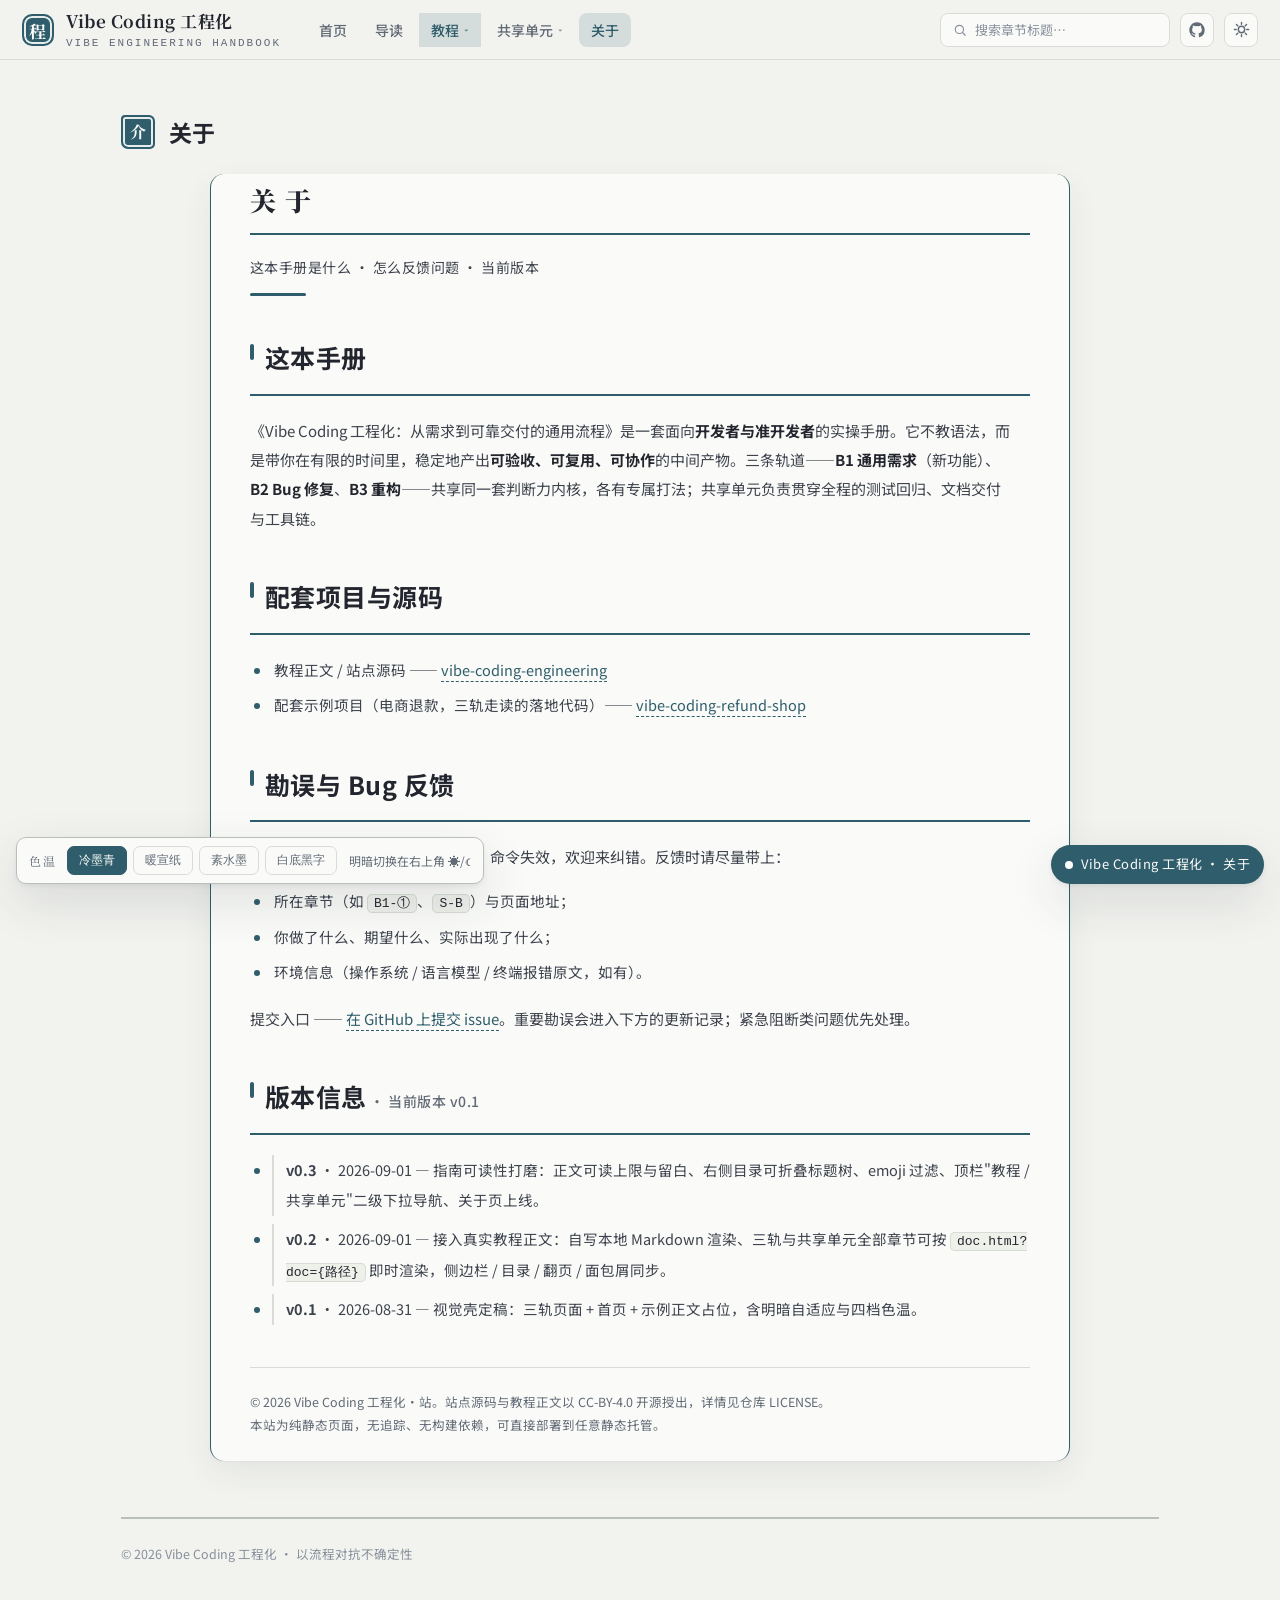
==== about.html @ 780ded92 "发布 v0.1：Vibe Coding 工程化手册站点；纯静态，含首页/三轨教程/共享单元/关于/404；移除旧设计稿与未引用切片图" ====
<!DOCTYPE html>
<html lang="zh-CN" data-theme="light" data-temp="cool"><head>
<meta charset="UTF-8">
<meta name="viewport" content="width=device-width, initial-scale=1.0">
<title>关于 — Vibe Coding 工程化</title>
<link rel="preconnect" href="https://fonts.googleapis.com">
<link rel="preconnect" href="https://fonts.gstatic.com" crossorigin="">
<link href="https://fonts.googleapis.com/css2?family=Noto+Serif+SC:wght@500;600;700;900&family=Noto+Sans+SC:wght@400;500;700&display=swap" rel="stylesheet">
<link rel="stylesheet" href="assets/style.css">
</head>
<body class="about-page">
<header class="topnav">
  <a class="brand" href="index.html">
    <span class="seal">程</span>
    <span>Vibe Coding 工程化<small>VIBE ENGINEERING HANDBOOK</small></span>
  </a>
  <nav class="nav-links">
    <a href="index.html">首页</a>
    <a href="doc.html?doc=00-导读/README.md">导读</a>
    <div class="nav-dd">
      <button class="nav-dd-btn active" aria-haspopup="true" aria-expanded="false">教程 <span class="nav-caret">▾</span></button>
      <div class="nav-dd-menu">
        <a href="doc.html?doc=30-B1通用需求轨道/B1①-需求澄清与分析.md">B1 · 通用需求轨道</a>
        <a href="doc.html?doc=40-B2Bug修复轨道/B2①-复现与界定Bug.md">B2 · Bug 修复轨道</a>
        <a href="doc.html?doc=50-B3重构轨道/B3①-建立行为基线.md">B3 · 重构轨道</a>
      </div>
    </div>
    <div class="nav-dd">
      <button class="nav-dd-btn" aria-haspopup="true" aria-expanded="false">共享单元 <span class="nav-caret">▾</span></button>
      <div class="nav-dd-menu">
        <a href="doc.html?doc=10-共享单元/S0-为什么需要流程.md">S0 · 为什么需要流程</a>
        <a href="doc.html?doc=10-共享单元/S-A-现状探索.md">S-A · 现状探索</a>
        <a href="doc.html?doc=10-共享单元/S-B-测试与回归.md">S-B · 测试与回归</a>
        <a href="doc.html?doc=10-共享单元/S-C-文档同步与交付.md">S-C · 文档同步与交付</a>
        <a href="doc.html?doc=10-共享单元/S-D-流程自动化与工具链.md">S-D · 流程自动化与工具链</a>
        <a href="doc.html?doc=10-共享单元/S-对话-与AI高效多轮对话.md">S-E · 与 AI 高效多轮对话</a>
      </div>
    </div>
    <a href="about.html" class="active">关于</a>
  </nav>
  <div class="nav-actions">
    <div class="search">
      <svg width="14" height="14" viewBox="0 0 24 24" fill="none" stroke="currentColor" stroke-width="2" stroke-linecap="round"><circle cx="11" cy="11" r="7"></circle><path d="m21 21-4.3-4.3"></path></svg>
      <input id="search-input" placeholder="搜索章节标题…">
    </div>
    <button class="icon-btn" title="GitHub" aria-label="GitHub">
      <svg width="16" height="16" viewBox="0 0 24 24" fill="currentColor"><path d="M12 .5C5.65.5.5 5.65.5 12c0 5.08 3.29 9.39 7.86 10.91.58.11.79-.25.79-.56v-2.17c-3.2.7-3.87-1.36-3.87-1.36-.52-1.33-1.28-1.68-1.28-1.68-1.04-.71.08-.7.08-.7 1.15.08 1.76 1.18 1.76 1.18 1.03 1.76 2.7 1.25 3.35.96.1-.75.4-1.25.72-1.54-2.55-.29-5.24-1.28-5.24-5.68 0-1.26.45-2.28 1.18-3.09-.12-.29-.51-1.46.11-3.05 0 0 .96-.31 3.15 1.18a10.9 10.9 0 0 1 5.74 0c2.19-1.49 3.15-1.18 3.15-1.18.62 1.59.23 2.76.11 3.05.73.81 1.18 1.83 1.18 3.09 0 4.41-2.69 5.38-5.25 5.66.41.36.78 1.06.78 2.14v3.17c0 .31.21.68.8.56A11.52 11.52 0 0 0 23.5 12C23.5 5.65 18.35.5 12 .5Z"></path></svg>
    </button>
    <button class="icon-btn theme-toggle" title="切换明暗" aria-label="切换明暗">
      <svg class="icon-sun" width="17" height="17" viewBox="0 0 24 24" fill="none" stroke="currentColor" stroke-width="2" stroke-linecap="round"><circle cx="12" cy="12" r="4.5"></circle><path d="M12 2v2.5M12 19.5V22M2 12h2.5M19.5 12H22M4.9 4.9l1.8 1.8M17.3 17.3l1.8 1.8M4.9 19.1l1.8-1.8M17.3 6.7l1.8-1.8"></path></svg>
      <svg class="icon-moon" width="17" height="17" viewBox="0 0 24 24" fill="none" stroke="currentColor" stroke-width="2" stroke-linecap="round" stroke-linejoin="round"><path d="M21 12.8A9 9 0 1 1 11.2 3a7 7 0 0 0 9.8 9.8Z"></path></svg>
    </button>
  </div>
</header>

<div class="layout">
  <!-- ===== 主内容（关于页） ===== -->
  <main class="content">
    <div class="section-head"><span class="seal" id="crumb-seal">介</span><svg class="brush-mark" viewBox="0 0 40 14"><path d="M2,7 C12,3 24,11 38,6" stroke="currentColor" stroke-width="2.2" fill="none" stroke-linecap="round" opacity="0.55"></path></svg><h2 id="crumb-title">关于</h2><span class="stitch"></span></div>

    <section class="doc-demo">
      <div class="doc-wrap is-static" id="doc-body">
        <div class="about-inner">
          <h1 class="about-main">关 于</h1>
          <p class="about-sub">这本手册是什么 · 怎么反馈问题 · 当前版本</p>
          <div class="about-sep"></div>

          <div class="about-block">
            <h2 class="about-h">这本手册</h2>
            <p class="about-p">《Vibe Coding 工程化：从需求到可靠交付的通用流程》是一套面向<strong>开发者与准开发者</strong>的实操手册。它不教语法，而是带你在有限的时间里，稳定地产出<strong>可验收、可复用、可协作</strong>的中间产物。三条轨道——<strong>B1 通用需求</strong>（新功能）、<strong>B2 Bug 修复</strong>、<strong>B3 重构</strong>——共享同一套判断力内核，各有专属打法；共享单元负责贯穿全程的测试回归、文档交付与工具链。</p>
          </div>

          <div class="about-block" id="projects">
            <h2 class="about-h">配套项目与源码</h2>
            <ul class="about-list">
              <li>教程正文 / 站点源码 —— <a href="https://github.com/pchuan837-lab/vibe-coding-engineering" target="_blank" rel="noopener">vibe-coding-engineering</a></li>
              <li>配套示例项目（电商退款，三轨走读的落地代码）—— <a href="https://github.com/pchuan837-lab/vibe-coding-refund-shop" target="_blank" rel="noopener">vibe-coding-refund-shop</a></li>
            </ul>
          </div>

          <div class="about-block">
            <h2 class="about-h">勘误与 Bug 反馈</h2>
            <p class="about-p">如果你发现正文错误、步骤走不通、命令失效，欢迎来纠错。反馈时请尽量带上：</p>
            <ul class="about-list">
              <li>所在章节（如 <code>B1-①</code>、<code>S-B</code>）与页面地址；</li>
              <li>你做了什么、期望什么、实际出现了什么；</li>
              <li>环境信息（操作系统 / 语言模型 / 终端报错原文，如有）。</li>
            </ul>
            <p class="about-p">提交入口 —— <a href="https://github.com/pchuan837-lab/vibe-coding-engineering/issues" target="_blank" rel="noopener">在 GitHub 上提交 issue</a>。重要勘误会进入下方的更新记录；紧急阻断类问题优先处理。</p>
          </div>

          <div class="about-block">
            <h2 class="about-h">版本信息<span class="about-like"> · 当前版本 v0.1</span></h2>
            <ul class="about-list about-log">
              <li><b>v0.3</b> · 2026-09-01 — 指南可读性打磨：正文可读上限与留白、右侧目录可折叠标题树、emoji 过滤、顶栏"教程 / 共享单元"二级下拉导航、关于页上线。</li>
              <li><b>v0.2</b> · 2026-09-01 — 接入真实教程正文：自写本地 Markdown 渲染、三轨与共享单元全部章节可按 <code>doc.html?doc={路径}</code> 即时渲染，侧边栏 / 目录 / 翻页 / 面包屑同步。</li>
              <li><b>v0.1</b> · 2026-08-31 — 视觉壳定稿：三轨页面 + 首页 + 示例正文占位，含明暗自适应与四档色温。</li>
            </ul>
          </div>

          <div class="about-foot">
            <p>© 2026 Vibe Coding 工程化·站。站点源码与教程正文以 CC-BY-4.0 开源授出，详情见仓库 LICENSE。<br>本站为纯静态页面，无追踪、无构建依赖，可直接部署到任意静态托管。</p>
          </div>
        </div>
      </div>
    </section>

    <footer class="footer">
      <div>© 2026 Vibe Coding 工程化 · 以流程对抗不确定性</div>
    </footer>
  </main>
</div>

<!-- ===== 色温控制台 ===== -->
<div class="temp-ctl">
  <span class="ctl-label">色温</span>
  <button data-t="cool" class="active">冷墨青</button>
  <button data-t="warm">暖宣纸</button>
  <button data-t="ink">素水墨</button>
  <button data-t="plain">白底黑字</button>
  <span class="ctl-hint">明暗切换在右上角 ☀/☾</span>
</div>

<script src="assets/js/render-md.js"></script>
<script src="assets/js/data.js"></script>
<script src="assets/app.js"></script>
<script>
/* ===== 统一正文加载器 ===== */
(function () {
  'use strict';

  function $(s, c) { return (c || document).querySelector(s); }
  function qa(s, c) { return Array.prototype.slice.call((c || document).querySelectorAll(s)); }
  function esc(s) {
    return String(s == null ? '' : s)
      .replace(/&/g, '&amp;').replace(/</g, '&lt;').replace(/>/g, '&gt;')
      .replace(/"/g, '&quot;').replace(/'/g, '&#39;');
  }

  // 从 CATALOG 展平的条目里取 "数字徽标"
  function numOf(t) {
    var m = String(t).match(/^([0-9A-Za-z\u4e00-\u9fa5\u00B7①-]+)/);
    var code = m ? m[1].replace(/\u00B7+$/, '') : t.slice(0, 1);
    if (code.length > 4) code = code.slice(0, 2);
    return code;
  }

  // 生成左侧章节树
  function buildSidebar(activeFile) {
    var nav = $('#side-nav');
    if (!nav) return;
    var html = '';
    window.CATALOG.forEach(function (g) {
      var open = g.items.some(function (it) { return it.f === activeFile; });
      html += '<div class="side-group' + (open ? ' is-open' : '') + '">';
      html += '<div class="side-label">' + esc(g.title) + '</div>';
      g.items.forEach(function (it) {
        var on = it.f === activeFile;
        html += '<a class="side-link' + (on ? ' active' : '') + '" href="doc.html?doc=' +
          encodeURIComponent(it.f) + '" title="' + esc(window.fullTitle(it)) + '">' +
          '<span class="num">' + esc(it.n || numOf(it.t)) + '</span>' + esc(it.t) + '</a>';
      });
      html += '</div>';
    });
    nav.innerHTML = html;
  }

  // TOC：可折叠大纲（H2 一级，H3/H4 为子级），每个父标题一个折叠箭头，当前标题高亮
  function tocLev(tag) { return tag === 'H4' ? 2 : tag === 'H3' ? 1 : 0; }

  // 过滤标题里的图形 emoji / 变体选择符 / 零宽连接符（仅目录展示用，不动正文）
  function stripEmoji(s) {
    return String(s)
      .replace(/[\u{1F000}-\u{1FAFF}\u{1F900}-\u{1F9FF}\u{2600}-\u{27BF}\u{2B00}-\u{2BFF}\u{FE0F}\u{200D}]/gu, '')
      .replace(/\s+/g, ' ').trim();
  }

  function buildToc() {
    var box = $('#toc-links');
    if (!box) return;
    var heads = qa('#doc-body h2, #doc-body h3, #doc-body h4');
    if (!heads.length) { box.innerHTML = '<span class="toc-empty">（本章无小节）</span>'; return; }
    var entries = heads.map(function (h) {
      if (!h.id) h.id = 'sec-' + Math.random().toString(36).slice(2, 8);
      return { id: h.id, text: stripEmoji(h.textContent), level: tocLev(h.tagName) };
    });
    // 组装树：子条目挂在最近的上一层条目下
    var nodes = entries.map(function (d) { return { data: d, children: [] }; });
    var stack = [];
    nodes.forEach(function (n) {
      while (stack.length && stack[stack.length - 1].data.level >= n.data.level) stack.pop();
      if (stack.length) stack[stack.length - 1].children.push(n);
      stack.push(n);
    });
    function render(n) {
      var has = n.children && n.children.length;
      var car = has ? '<button class="toc-car" data-role="car">▸</button>' : '<span class="toc-car ghost"></span>';
      var sub = has ? '<div class="toc-sub">' + n.children.map(render).join('') + '</div>' : '';
      return '<div class="toc-node">' + car +
        '<a class="toc-link toc-lv' + n.data.level + '" href="#' + n.data.id + '">' + esc(n.data.text) + '</a>' +
        sub + '</div>';
    }
    var html = '<div class="toc-tree">' +
      nodes.filter(function (n) { return n.data.level === 0; }).map(render).join('') +
      '</div>';
    box.innerHTML = html;
    tocCars();
    tocBind();
    tocScroll();
  }

  function tocCars() {
    qa('.toc-tree .toc-car:not(.ghost)').forEach(function (c) {
      c.classList.toggle('on', !c.closest('.toc-node').classList.contains('collapsed'));
    });
  }

  function tocBind() {
    var tree = $('.toc-tree');
    if (!tree) return;
    tree.addEventListener('click', function (e) {
      var car = e.target.closest('.toc-car');
      if (!car || car.classList.contains('ghost')) return;
      e.preventDefault();
      var nd = car.closest('.toc-node');
      nd.classList.toggle('collapsed');
      tocCars(); tocScroll();
    });
  }

  // 滚动高亮当前最近标题（只统计可见 / 未折叠的链接，绑定一次）
  function tocScroll() {
    if (!window.__tocScroll) {
      window.__tocScroll = function () {
        var links = [];
        qa('.toc-tree .toc-link').forEach(function (a) {
          var nd = a.closest('.toc-node');
          var p = nd.parentElement;
          while (p && !p.classList.contains('toc-tree')) {
            if (p.classList.contains('toc-node') && p.classList.contains('collapsed')) return;
            p = p.parentElement;
          }
          var el = document.getElementById(a.getAttribute('href').slice(1));
          if (el) links.push({ a: a, el: el });
        });
        if (!links.length) return;
        var mark = links[0];
        links.forEach(function (x) { if (x.el.getBoundingClientRect().top <= 90) mark = x; });
        links.forEach(function (x) { x.a.classList.toggle('active', x.a === mark.a); });
      };
      window.addEventListener('scroll', window.__tocScroll, { passive: true });
    }
    window.__tocScroll();
  }

  // 处理正文里相对路径的 .md 链接 → 转成 doc.html?doc=
  function rebaseLinks(basePath) {
    var dir = String(basePath).split('/');
    dir.pop(); // 去掉文件名，保留目录
    qa('#doc-body a').forEach(function (a) {
      var href = a.getAttribute('href');
      if (!href) return;
      if (/^[a-z]+:/i.test(href) || href.charAt(0) === '#' || href.charAt(0) === '/') return;
      // 相对 .md → 规整为相对 content/ 的路径
      var parts = href.split(/[\\/]/);
      var stack = dir.slice();
      parts.forEach(function (seg) {
        if (seg === '.' || seg === '') return;
        if (seg === '..') stack.pop();
        else stack.push(seg);
      });
      var rel = stack.join('/');
      a.setAttribute('href', 'doc.html?doc=' + encodeURIComponent(rel));
    });
  }

  function setPager(cur, list) {
    var i = 0;
    for (var k = 0; k < list.length; k++) {
      if (list[k].f === cur) { i = k; break; }
    }
    var box = $('#pager');
    if (!box || !list.length) return;
    function fullOf(it) { return window.fullTitle ? window.fullTitle(it) : it.t; }
    var prev = i > 0 ? '<a href="doc.html?doc=' + encodeURIComponent(list[i - 1].f) + '">← ' + esc(fullOf(list[i - 1])) + '</a>' : '<span>← 第一章</span>';
    var next = i < list.length - 1 ? '<a href="doc.html?doc=' + encodeURIComponent(list[i + 1].f) + '">' + esc(fullOf(list[i + 1])) + ' →</a>' : '<span>最后一章 →</span>';
    var home = '<a href="index.html">首页</a>';
    box.innerHTML = home + prev + next;
  }

  // 全文线性顺序（导读→共享→工具→B1→B2→B3→大纲），用于上一章/下一章
  function linear() {
    var arr = [];
    window.CATALOG.forEach(function (g) {
      arr = arr.concat(g.items);
    });
    return arr;
  }

  function load() {
    if (document.getElementById('doc-body').classList.contains('is-static')) return;
    var qs = new URLSearchParams(location.search);
    var file = qs.get('doc') || '00-导读/README.md';
    buildSidebar(file);
    var flat = window.FLAT || [];
    var item = null;
    for (var i = 0; i < flat.length; i++) if (flat[i].f === file) { item = flat[i]; break; }

    var sealtxt = '程';
    if (item) {
      var sm = String(item.n || '').match(/^(B\d+)/);
      sealtxt = sm ? sm[1] : (item.n || '');
    }
    $('#crumb-seal').textContent = sealtxt;
    $('#crumb-title').textContent = item ? item.t : '未找到章节';
    document.title = (item ? window.fullTitle(item) + ' · ' : '') + 'Vibe Coding 工程化';

    fetch('content/' + file)
      .then(function (r) { if (!r.ok) throw new Error('HTTP ' + r.status); return r.text(); })
      .then(function (md) {
        $('#doc-body').innerHTML = window.renderMarkdown(md);
        rebaseLinks(file);
        buildToc();
        setPager(file, linear());
        if (item) setActiveNav(item.group);
      })
      .catch(function () {
        $('#doc-body').innerHTML =
          '<div class="doc-missing"><h2>未能载入该章节</h2><p>文件不存在或路径有误：<code>' +
          esc(file) + '</code></p><p><a href="index.html">返回首页</a></p></div>';
      });
  }

  function setActiveNav(groupTitle) {
    var links = qa('.nav-links > a, .nav-links > .nav-dd');
    links.forEach(function (a) { a.classList.remove('active'); });
    var map = { '00 · 导读': 1, '10 · 共享单元': 3, '20 · 工具库': 3, '大纲': 2, '30 · B1 通用需求轨道': 2, '40 · B2 Bug 修复轨道': 2, '50 · B3 重构轨道': 2 };
    var idx = map[groupTitle];
    if (idx != null && links[idx]) links[idx].classList.add('active');
  }

  // 回车跳转到搜索命中的第一条
  function bindSearch(list) {
    var inp = $('#search-input');
    if (!inp) return;
    inp.addEventListener('keydown', function (e) {
      if (e.key !== 'Enter') return;
      var q = inp.value.trim().toLowerCase();
      if (!q) return;
      var hit = null;
      for (var i = 0; i < list.length; i++) {
        if (list[i].t.toLowerCase().indexOf(q) >= 0 || list[i].f.toLowerCase().indexOf(q) >= 0) { hit = list[i]; break; }
      }
      if (hit) location.href = 'doc.html?doc=' + encodeURIComponent(hit.f);
    });
  }

  load();
  bindSearch(linear());
})();
</script>
<div class="preview-badge"><span class="bdot"></span>Vibe Coding 工程化 · 关于</div>
</body>
</html>
---- assets/style.css ----
/* ============================================================
   方案 X · Vibe Coding 工程化 · 文档站高保真视觉壳
   ============================================================
   与定稿 style-preview-16/17 同源的统一样式核心
   流派 = 4 档色温（冷墨青/暖宣纸/素水墨/白底黑字）× 明暗
   装饰 = 印章 .seal / 笔触 .brush-mark / 缝线 .stitch /
          宣纸底纹 body::before / 墨山场景 .ink-scene
   防糊 = 全局 -webkit-font-smoothing:auto（Windows ClearType）
   统一 = 单份 CSS，四类页面（home/docs/shared/404）共用
   ============================================================ */

/* ---------- 全局骨架变量（四色温共用，彼此在 [data-temp] 内覆盖） ---------- */
:root{
  --font-display:"Noto Serif SC","Songti SC","SimSun",serif;  /* 标题衬线 */
  --font-body:"Noto Sans SC","PingFang SC","Microsoft YaHei",sans-serif; /* 正文黑体 */
  --font-mono:Consolas,"SF Mono",Menlo,Monaco,"Courier New",monospace;    /* 代码 */

  --radius:10px; --radius-sm:6px;         /* 通用圆角 */
  --nav-h:60px;                           /* 顶部导航高 */
  --sidebar-w:272px; --toc-w:248px;       /* 正文三栏的侧栏/目录宽 */

  /* 流派开关（默认值，供无 data-temp 时兜底；真实值在各 [data-temp] 内覆盖） */
  --paper-op:.45;                         /* 宣纸纸纹透明度 */
  --paper-op-dark:.3;                     /* 深色下纸纹透明度 */
  --show-stitch:block;                    /* 缝线显示 */
  --show-brush:block;                     /* 笔触显示 */
  --card-radius:10px;                     /* 卡片圆角 */
  --card-shadow:var(--shadow);            /* 卡片投影 */
  --scene-op:1;                           /* 墨山场景透明度 */
  --doc-border:1px solid var(--line-strong); /* 正文书页外框 */
  --doc-inner:1px solid var(--line);      /* 正文书页内框 */
  --doc-pad:38px 42px;                    /* 正文书页内边距 */
  --doc-shadow:inset 0 0 0 1px var(--line),var(--shadow);
  --doc-radius:10px;
}

/* ============================================================
   色温 1 · 冷墨青（默认）—— 现代扁平文档
   ============================================================ */
[data-temp="cool"]{
  --bg:#f2f3ef; --bg-soft:#e7e9e3; --surface:#fafbf8; --surface-2:#eef0ea;
  --ink:#23262e; --ink-2:#3d424d; --muted:#626a76; --faint:#88909c;
  --accent:#2f5d6b; --accent-ink:#fbfcfa; --seal:#9a5648; --seal-ink:#fdf6ea;
  --line:#d8dcd6; --line-strong:#b9c0ba;
  --code-bg:#23262e; --code-ink:#eef0ea; --quote-bg:#e9ece6;
  --shadow:0 1px 2px rgba(40,50,60,.05),0 8px 24px rgba(40,50,60,.07);
  --shadow-lg:0 2px 4px rgba(40,50,60,.08),0 18px 48px rgba(40,50,60,.13);
  --sel:rgba(47,93,107,.14);
  /* 墨山场景配色（与正文页同款） */
  --scene-ink:#23262e; --moon:#f2f3ef; --mist:#f2f3ef; --water:#aeb6ae;
  /* 流派：现代扁平 —— 无纸纹、无缝线/笔触、圆角卡片、可可读无衬线标题 */
  --paper-op:0; --paper-op-dark:0;
  --show-stitch:none; --show-brush:none;
  --card-radius:14px; --card-shadow:0 1px 2px rgba(40,50,60,.04),0 12px 32px rgba(40,50,60,.07);
  --scene-op:.55;
  --doc-border:none; --doc-inner:none;
  --doc-pad:44px 48px; --doc-shadow:0 1px 2px rgba(40,50,60,.04),0 12px 32px rgba(40,50,60,.07);
  --doc-radius:14px;
}
[data-temp="cool"][data-theme="dark"]{
  --bg:#0f1219; --bg-soft:#141823; --surface:#171b26; --surface-2:#1d2230;
  --ink:#d3d9e3; --ink-2:#b8c0cd; --muted:#848d9d; --faint:#5a6375;
  --accent:#6f9fae; --accent-ink:#0e1218; --seal:#a86a5a; --seal-ink:#1a0f0c;
  --line:#252b3b; --line-strong:#323a4e;
  --code-bg:#0c0f15; --code-ink:#d3d9e3; --quote-bg:#171c28;
  --shadow:0 1px 2px rgba(0,0,0,.3),0 10px 28px rgba(0,0,0,.4);
  --shadow-lg:0 2px 4px rgba(0,0,0,.35),0 20px 52px rgba(0,0,0,.5);
  --sel:rgba(111,159,174,.18);
  --scene-ink:#c2c9d6; --moon:#eef0ea; --mist:#0f1219; --water:#3a4250;
}

/* ============================================================
   色温 2 · 暖宣纸 —— 古籍线装书
   ============================================================ */
[data-temp="warm"]{
  --bg:#f6efe0; --bg-soft:#efe6d0; --surface:#fbf6ea; --surface-2:#f4ecda;
  --ink:#2b2620; --ink-2:#4a4238; --muted:#6f6450; --faint:#948873;
  --accent:#a04a3a; --accent-ink:#fdf6ea; --seal:#9a5648; --seal-ink:#fdf6ea;
  --line:#e0d4b8; --line-strong:#c9b892;
  --code-bg:#2b2620; --code-ink:#efe6d0; --quote-bg:#f1e7d0;
  --shadow:0 1px 2px rgba(60,45,20,.05),0 8px 24px rgba(60,45,20,.07);
  --shadow-lg:0 2px 4px rgba(60,45,20,.08),0 18px 48px rgba(60,45,20,.13);
  --sel:rgba(160,74,58,.14);
  --scene-ink:#2b2620; --moon:#f6efe0; --mist:#f6efe0; --water:#b8b0a4;
  /* 流派：古籍线装书 —— 浓纸纹、缝线/笔触、方角、衬线标题、满墨山 */
  --paper-op:.7; --paper-op-dark:.5;
  --show-stitch:block; --show-brush:block;
  --card-radius:0; --card-shadow:none;
  --scene-op:1;
  --doc-border:none; --doc-inner:none;
  --doc-pad:56px 64px; --doc-shadow:none; --doc-radius:0;
}
[data-temp="warm"][data-theme="dark"]{
  --bg:#1d1a14; --bg-soft:#242019; --surface:#262219; --surface-2:#2d2820;
  --ink:#e8dfc8; --ink-2:#d2c7ab; --muted:#a89c82; --faint:#7c7159;
  --accent:#cf6a5a; --accent-ink:#24130f; --seal:#a86a5a; --seal-ink:#24130f;
  --line:#3a3325; --line-strong:#4a4130;
  --code-bg:#171410; --code-ink:#e8dfc8; --quote-bg:#2d2618;
  --shadow:0 1px 2px rgba(0,0,0,.3),0 10px 28px rgba(0,0,0,.4);
  --shadow-lg:0 2px 4px rgba(0,0,0,.35),0 20px 52px rgba(0,0,0,.5);
  --sel:rgba(207,106,90,.18);
  --scene-ink:#d2c7ab; --moon:#e8dfc8; --mist:#1d1a14; --water:#4a4135;
}

/* ============================================================
   色温 3 · 素水墨 —— 水墨意境，大留白
   ============================================================ */
[data-temp="ink"]{
  --bg:#f6f2ea; --bg-soft:#efe9de; --surface:#fbf8f1; --surface-2:#efeae0;
  --ink:#1c1c1c; --ink-2:#3f3f3f; --muted:#5f5f5f; --faint:#8a8278;
  --accent:#3d3d3d; --accent-ink:#fdf6ee; --seal:#9a5648; --seal-ink:#fdf6ee;
  --line:#ddd6c9; --line-strong:#c9c0b0;
  --code-bg:#1c1c1c; --code-ink:#f0ece2; --quote-bg:#f0ebe0;
  --shadow:0 1px 2px rgba(40,30,15,.06),0 8px 24px rgba(40,30,15,.08);
  --shadow-lg:0 2px 4px rgba(40,30,15,.09),0 18px 48px rgba(40,30,15,.14);
  --sel:rgba(60,60,60,.12);
  --scene-ink:#1c1c1c; --moon:#f6f2ea; --mist:#f6f2ea; --water:#b8b0a4;
  /* 流派：水墨意境 —— 淡纸纹、缝线/笔触、2px 圆角、衬线标题、满墨山 */
  --paper-op:.32; --paper-op-dark:.2;
  --show-stitch:block; --show-brush:block;
  --card-radius:2px; --card-shadow:none;
  --scene-op:1;
  --doc-border:1px solid var(--line); --doc-inner:none;
  --doc-pad:54px 60px;
}
[data-temp="ink"][data-theme="dark"]{
  --bg:#131110; --bg-soft:#191613; --surface:#191613; --surface-2:#1f1b17;
  --ink:#e0dbcc; --ink-2:#c0baa9; --muted:#948c7b; --faint:#6a6356;
  --accent:#a89f8e; --accent-ink:#1d0f0c; --seal:#a86a5a; --seal-ink:#1d0f0c;
  --line:#2d2820; --line-strong:#3d362b;
  --code-bg:#0c0b09; --code-ink:#e0dbcc; --quote-bg:#1b1711;
  --shadow:0 1px 2px rgba(0,0,0,.3),0 12px 32px rgba(0,0,0,.4);
  --shadow-lg:0 2px 4px rgba(0,0,0,.35),0 24px 56px rgba(0,0,0,.5);
  --sel:rgba(176,168,152,.15);
  --scene-ink:#d8d2c6; --moon:#f2ecdc; --mist:#131110; --water:#3a3a34;
}

/* ============================================================
   色温 4 · 白底黑字 —— 朴素纯文本
   ============================================================ */
[data-temp="plain"]{
  --bg:#ffffff; --bg-soft:#f5f6f8; --surface:#ffffff; --surface-2:#f0f1f4;
  --ink:#111111; --ink-2:#333333; --muted:#5b5b5b; --faint:#8a8a8a;
  --accent:#3b6ea5; --accent-ink:#ffffff; --seal:#9a5648; --seal-ink:#fdf6ea;
  --line:#e4e6ea; --line-strong:#c9ccd2;
  --code-bg:#1f2430; --code-ink:#eef0ea; --quote-bg:#f5f6f8;
  --shadow:0 1px 2px rgba(0,0,0,.06),0 8px 24px rgba(0,0,0,.08);
  --shadow-lg:0 2px 4px rgba(0,0,0,.08),0 18px 48px rgba(0,0,0,.12);
  --sel:rgba(59,110,165,.14);
  --scene-ink:#111111; --moon:#ffffff; --mist:#ffffff; --water:#c9ccd2;
  /* 流派：朴素文档 —— 无纸纹、去装饰、隐藏墨山、回归纯文本流 */
  --paper-op:0; --paper-op-dark:0;
  --show-stitch:none; --show-brush:none;
  --card-radius:0; --card-shadow:none;
  --scene-op:0;
  --doc-border:none; --doc-inner:none; --doc-pad:0; --doc-shadow:none; --doc-radius:0;
}
[data-temp="plain"][data-theme="dark"]{
  --bg:#090c11; --bg-soft:#0f141b; --surface:#090c11; --surface-2:#0f141b;
  --ink:#d6dce6; --ink-2:#bcc4d0; --muted:#7e8794; --faint:#5f6875;
  --accent:#5f87a8; --accent-ink:#eceff3; --seal:#a86a5a; --seal-ink:#24130f;
  --line:#272d35; --line-strong:#333a44;
  --code-bg:#0f141b; --code-ink:#d6dce6; --quote-bg:#0f141b;
  --shadow:0 1px 2px rgba(0,0,0,.3),0 10px 28px rgba(0,0,0,.4);
  --shadow-lg:0 2px 4px rgba(0,0,0,.35),0 20px 52px rgba(0,0,0,.5);
  --sel:rgba(95,135,168,.18);
  --scene-ink:#c9d1d9; --moon:#0d1117; --mist:#090c11; --water:#3d444d;
}

/* ============================================================
   基础
   ============================================================ */
*{box-sizing:border-box;margin:0;padding:0}
html{scroll-behavior:smooth}
body{
  font-family:var(--font-body);background:var(--bg);color:var(--ink);
  line-height:1.75;font-size:16px;
  -webkit-font-smoothing:auto;   /* Windows ClearType 防糊（不用 antialiased） */
  transition:background-color .3s ease,color .3s ease;
}
/* 小字号中文（≤13px）一律回落到正文黑体，避免等宽/细衬线发虚 */
small,.toc-title,.toc a,.meta,.track .steps,
.footer,.temp-ctl,
.side-link,.code-head,.tag,.lead-note{font-family:var(--font-body)}

/* ---------- 宣纸底纹（极淡；opacity 由 --paper-op 控制，plain 档为 0） ---------- */
body::before{
  content:"";position:fixed;inset:0;z-index:0;pointer-events:none;opacity:var(--paper-op,.45);
  background-image:url("data:image/svg+xml,%3Csvg xmlns='http://www.w3.org/2000/svg' width='160' height='160'%3E%3Cfilter id='n'%3E%3CfeTurbulence type='fractalNoise' baseFrequency='0.85' numOctaves='2' stitchTiles='stitch'/%3E%3CfeColorMatrix type='saturate' values='0'/%3E%3C/filter%3E%3Crect width='100%25' height='100%25' filter='url(%23n)' opacity='0.045'/%3E%3C/svg%3E");
}
[data-theme="dark"] body::before{opacity:var(--paper-op-dark,.3)}
a{color:var(--accent);text-decoration:none;transition:color .2s}
a:hover{color:var(--accent);opacity:.8}
::selection{background:var(--sel)}
:focus-visible{outline:2px solid var(--accent);outline-offset:2px;border-radius:4px}

/* ============================================================
   装饰组件：印章 / 笔触 / 缝线
   ============================================================ */
/* 印章：方寸之印，随色温变化样式 */
.seal{
  display:inline-grid;place-items:center;flex:none;
  background:var(--seal);color:var(--seal-ink);
  font-family:var(--font-display);font-weight:700;
  border-radius:4px 6px 5px 7px;
  box-shadow:inset 0 0 0 1px rgba(255,255,255,.22),inset 0 -2px 0 rgba(0,0,0,.18);
}
/* 冷墨青 · 现代双色徽章（青蓝外框 + 白环 + 青蓝实心） */
[data-temp="cool"] .seal{background:#2f5d6b;color:#fbfcfa;border:2px solid #2f5d6b;box-shadow:inset 0 0 0 2px rgba(251,252,250,.9);border-radius:10px}
[data-temp="cool"][data-theme="dark"] .seal{background:#6f9fae;color:#0e1218;border-color:#6f9fae;box-shadow:inset 0 0 0 2px rgba(14,18,24,.55)}
/* 暖宣纸 · 深印泥红圆润方戳 */
[data-temp="warm"] .seal{background:#8a3b2e;border-radius:8px 12px 9px 13px}
/* 素水墨 · 灰描边无填充 */
[data-temp="ink"] .seal{background:transparent;color:#6b665d;box-shadow:inset 0 0 0 1.5px #6b665d;border-radius:4px 6px 5px 7px}
[data-temp="ink"][data-theme="dark"] .seal{color:#cfc9bc;box-shadow:inset 0 0 0 1.5px #cfc9bc}
/* 白底黑字 · 黑描边符号框 */
[data-temp="plain"] .seal{background:transparent;color:#111;box-shadow:inset 0 0 0 1.5px #111;border-radius:3px}
[data-temp="plain"][data-theme="dark"] .seal{color:#e6edf3;box-shadow:inset 0 0 0 1.5px #e6edf3}

/* 缝线：区块标题延伸的虚线 */
.stitch{height:2px;background:repeating-linear-gradient(90deg,var(--line-strong) 0 6px,transparent 6px 12px);display:var(--show-stitch,block);opacity:.7}
/* 笔触：一条手绘弯曲线 */
.brush-mark{width:38px;height:14px;flex:none;color:var(--ink);display:var(--show-brush,block)}

/* 朴素档：去掉装饰性印章 */
[data-temp="plain"] .section-head .seal,
[data-temp="plain"] .hero-seal{display:none}
[data-temp="plain"] .doc-wrap h2{border-bottom-color:var(--line-strong)}

/* ============================================================
   顶部导航
   ============================================================ */
.topnav{
  position:sticky;top:0;z-index:50;height:var(--nav-h);
  display:flex;align-items:center;gap:18px;padding:0 22px;
  background:color-mix(in srgb,var(--bg) 88%,transparent);
  backdrop-filter:blur(10px);
  border-bottom:1px solid var(--line);
}
.brand{display:flex;align-items:center;gap:12px;font-family:var(--font-display);font-weight:700;font-size:17px;letter-spacing:.5px;color:var(--ink)}
.brand .seal{width:32px;height:32px;font-size:17px}
.brand small{display:block;font-family:var(--font-mono);font-size:11px;color:var(--muted);font-weight:400;letter-spacing:2px;text-transform:uppercase;margin-top:-2px}
.nav-links{display:flex;gap:4px;margin-left:8px}
.nav-links a{padding:0 12px;height:34px;display:inline-flex;align-items:center;box-sizing:border-box;line-height:1;border-radius:8px;color:var(--muted);font-size:14px;font-weight:500;font-family:var(--font-body)}
.nav-links a:hover{color:var(--ink);background:var(--surface-2);opacity:1}
.nav-links a.active{color:var(--accent);background:var(--sel)}
.nav-dd{position:relative}
.nav-dd-btn{
  display:inline-flex;align-items:center;gap:5px;padding:0 12px;height:34px;box-sizing:border-box;
  line-height:1;border:none;background:none;cursor:pointer;font-family:var(--font-body);
  font-size:14px;font-weight:500;color:var(--muted);transition:all .15s;
}
.nav-dd-btn:hover{color:var(--ink);background:var(--surface-2);opacity:1}
.nav-dd.active .nav-dd-btn,.nav-dd-btn.active{color:var(--accent);background:var(--sel)}
.nav-caret{font-size:9px;line-height:1;opacity:.75;transition:transform .18s}
.nav-dd.open .nav-caret{transform:rotate(180deg)}
.nav-dd-menu{
  position:absolute;top:calc(100% + 10px);left:50%;transform:translateX(-50%);
  min-width:200px;padding:6px;background:var(--surface);
  border:1px solid var(--line);border-radius:12px;
  box-shadow:0 14px 40px rgba(0,0,0,.14);z-index:130;display:none;
}
.nav-dd.open .nav-dd-menu{display:block}
.nav-dd-menu a{
  display:block;padding:8px 12px;border-radius:8px;color:var(--ink-2);
  font-size:13.5px;font-weight:500;white-space:nowrap;
}
.nav-dd-menu a:hover{background:var(--sel);color:var(--accent);opacity:1}
.nav-actions{margin-left:auto;display:flex;align-items:center;gap:10px}
.search{
  display:flex;align-items:center;gap:8px;width:230px;height:34px;padding:0 12px;border-radius:8px;
  background:var(--surface);border:1px solid var(--line);color:var(--faint);font-size:13px;
}
.search input{flex:1;border:none;background:none;outline:none;color:var(--ink);font-family:var(--font-body);font-size:13px}
.search input::placeholder{color:var(--faint)}
.icon-btn{
  width:34px;height:34px;border-radius:8px;border:1px solid var(--line);
  background:var(--surface);color:var(--muted);cursor:pointer;display:grid;place-items:center;transition:all .2s;
}
.icon-btn:hover{color:var(--accent);border-color:var(--accent)}
[data-theme="dark"] .icon-sun{display:none}
[data-theme="light"] .icon-moon{display:none}

/* ============================================================
   首页 · 卷首墨山 + 主内容（整页无侧边栏）
   ============================================================ */
.hero{
  position:relative;overflow:hidden;min-height:540px;
  display:flex;align-items:flex-start;
}
.hero-inner{position:relative;z-index:2;max-width:1100px;margin:0 auto;width:100%;padding:64px 26px 140px}
.ink-scene{position:absolute;inset:0;width:100%;height:100%;z-index:1;opacity:var(--scene-op,1);transition:opacity .3s;color:var(--scene-ink);pointer-events:none}
[data-temp="plain"] .ink-scene{display:none}
.hero .kicker{
  display:inline-flex;align-items:center;gap:10px;
  font-family:var(--font-body);font-size:13px;letter-spacing:1px;color:var(--muted);margin-bottom:18px;
}
.hero .kicker .seal{width:22px;height:22px;font-size:12px;border-radius:3px 5px 4px 6px}
.hero h1{
  font-family:var(--font-display);font-weight:900;font-size:clamp(32px,4.4vw,50px);
  line-height:1.28;letter-spacing:2px;color:var(--ink);
}
.hero h1 em{font-style:normal;color:var(--accent)}
.hero .lead{margin-top:18px;font-size:16.5px;color:var(--ink-2);max-width:640px}
.hero .lead strong{color:var(--ink)}
.hero .meta{
  margin-top:24px;display:flex;flex-wrap:wrap;gap:10px 18px;
  font-size:12.5px;color:var(--muted);
}
.hero .meta span{display:inline-flex;align-items:center;gap:7px}
.hero .meta b{color:var(--accent);font-weight:600}
.hero-cta{display:flex;gap:12px;margin-top:28px}
.btn{
  display:inline-flex;align-items:center;gap:8px;padding:11px 20px;border-radius:8px;
  font-size:14.5px;font-weight:600;cursor:pointer;border:1px solid transparent;transition:all .2s;
}
.btn-primary{background:var(--accent);color:var(--accent-ink);box-shadow:var(--shadow)}
.btn-primary:hover{transform:translateY(-1px);box-shadow:var(--shadow-lg);opacity:1}
.btn-ghost{background:var(--surface);color:var(--ink);border-color:var(--line-strong)}
.btn-ghost:hover{border-color:var(--accent);color:var(--accent);opacity:1}
/* 大标题区：左横右竖不对称题词排版 —— 标题靠左，右侧留竖诗 */
.hero-grid{display:block;text-align:left}
.hero-text{max-width:640px}
.hero-text .kicker{justify-content:flex-start}
.hero-text .hero-cta{justify-content:flex-start}
.hero-text .meta{justify-content:flex-start}

/* 山水题字：竖排墨字直接写入画境，右下角落如画作题诗（无纸底、无边框） */
.inscription{
  position:absolute;right:58px;bottom:52px;
  z-index:3;display:flex;flex-direction:column;align-items:center;gap:18px;
}
.in-poem{
  writing-mode:vertical-rl;
  font-family:var(--font-display);font-weight:600;
  font-size:22px;line-height:2.1;letter-spacing:8px;color:var(--ink-2);
  text-shadow:0 1px 2px var(--bg),0 0 14px var(--bg),0 0 24px var(--bg);
}
.in-seal{
  width:32px;height:32px;display:grid;place-items:center;
  background:var(--seal);color:var(--seal-ink);
  font-family:var(--font-display);font-weight:700;font-size:14px;
  border-radius:4px 6px 5px 7px;
  box-shadow:inset 0 0 0 1px rgba(255,255,255,.15),inset 0 -2px 0 rgba(0,0,0,.15),var(--shadow);
  opacity:.9;
}
@media(max-width:1180px){.inscription{right:30px}}
@media(max-width:1080px){.inscription{display:none}}

.main{position:relative;z-index:1;max-width:1100px;margin:0 auto;padding:0 26px 80px}

/* ---------- 区块标题（印章 + 笔触 + 缝线） ---------- */
.section-head{display:flex;align-items:center;gap:14px;margin:52px 0 22px}
.section-head .seal{width:34px;height:34px;font-size:16px;border-radius:4px 6px 5px 7px}
.section-head .brush-mark{width:38px;height:14px;flex:none;color:var(--ink)}
.section-head h2{font-family:var(--font-display);font-weight:700;font-size:23px;letter-spacing:2px;color:var(--ink)}
.section-head .stitch{flex:1}

/* 冷墨青 · 现代扁平：区块标题改无衬线（现代感） */
[data-temp="cool"] .section-head h2,
[data-temp="cool"] .track h3,
[data-temp="cool"] .path-step h4,
[data-temp="cool"] .doc-wrap h2,
[data-temp="cool"] .doc-wrap h3,
[data-temp="cool"] .shared h2,
[data-temp="cool"] .guide-card .gc-title,
[data-temp="cool"] .hub-card h3{font-family:var(--font-body);letter-spacing:.5px}

/* ---------- 三轨道卡片（顶部笔触） ---------- */
.tracks{display:grid;grid-template-columns:repeat(3,1fr);gap:18px}
.track{
  position:relative;background:var(--surface);border:var(--card-border,1px solid var(--line));
  border-radius:var(--card-radius);padding:24px 22px 20px;overflow:hidden;
  box-shadow:var(--card-shadow);transition:transform .22s ease,box-shadow .22s ease,border-color .22s;
}
.track .brush-top{
  position:absolute;top:0;left:0;right:0;height:12px;
  display:var(--show-brush,block);color:var(--ink);opacity:.3;
}
.track:hover{transform:translateY(-4px);box-shadow:var(--shadow-lg);border-color:var(--line-strong)}
.track .head{display:flex;align-items:center;gap:10px;margin-bottom:12px;margin-top:8px}
.track .seal{width:30px;height:30px;font-size:14px}
.track .tag{font-size:12px;letter-spacing:1px;color:var(--accent)}
.track h3{font-family:var(--font-display);font-size:20px;font-weight:700;letter-spacing:1px;color:var(--ink);margin-bottom:8px}
.track p{font-size:14px;color:var(--muted);line-height:1.7;margin-bottom:16px}
.track .go{font-size:13px;font-weight:600;color:var(--accent);display:inline-flex;align-items:center;gap:6px}
.track .go svg{transition:transform .2s}
.track:hover .go svg{transform:translateX(4px)}
.track .steps{margin-top:14px;padding-top:14px;border-top:1px dashed var(--line);font-size:12.5px;color:var(--muted)}
.track .steps b{color:var(--ink-2);font-weight:600}

/* ---------- 阅读路径 ---------- */
.path{margin-top:8px}
.path-steps{display:flex;align-items:stretch;gap:0;position:relative}
.path-step{flex:1;position:relative;padding:0 14px}
.path-step::after{content:"";position:absolute;right:-7px;top:22px;width:14px;height:2px;background:repeating-linear-gradient(90deg,var(--line-strong) 0 4px,transparent 4px 8px);opacity:.7}
.path-step:last-child::after{display:none}
.path-step .seal{
  width:44px;height:44px;font-size:17px;margin-bottom:12px;border-radius:5px 8px 6px 9px;
  box-shadow:inset 0 0 0 1px rgba(255,255,255,.2),inset 0 -2px 0 rgba(0,0,0,.18),var(--shadow);
}
.path-step:hover .seal{transform:scale(1.06)}
.path-step h4{font-size:14.5px;font-weight:600;color:var(--ink);margin-bottom:4px}
.path-step p{font-size:13px;color:var(--muted);line-height:1.6}

/* ---------- 推荐阅读路径（导） · 三张引导卡 ---------- */
.guide-grid{display:grid;grid-template-columns:repeat(3,1fr);gap:18px;margin-top:8px}
.guide-card{
  position:relative;background:var(--surface);border:var(--card-border,1px solid var(--line));
  border-radius:var(--card-radius);padding:24px 20px 18px;overflow:hidden;
  box-shadow:var(--card-shadow);transition:transform .22s ease,box-shadow .22s ease,border-color .22s;
  display:block;text-decoration:none;
}
.guide-card .brush-top{
  position:absolute;top:0;left:0;right:0;height:10px;
  display:var(--show-brush,block);color:var(--ink);opacity:.3;
}
a.guide-card:hover{transform:translateY(-4px);box-shadow:var(--shadow-lg);border-color:var(--line-strong)}
.guide-card .gc-icon{font-size:26px;line-height:1;margin:4px 0 12px;color:var(--accent)}
.guide-card .gc-icon svg{width:28px;height:28px;display:block}
.guide-card .tic{display:inline-flex;color:var(--accent);vertical-align:-2px;margin-right:7px}
.guide-card .tic svg{width:15px;height:15px}
.guide-card .tic + b{display:inline}
.guide-card .gc-title{font-family:var(--font-display);font-size:16.5px;font-weight:700;color:var(--ink);margin-bottom:8px;letter-spacing:.5px}
.guide-card .gc-desc{font-size:13px;color:var(--muted);line-height:1.7;margin-bottom:12px}
.guide-card .gc-cta{font-size:13px;font-weight:600;color:var(--accent);display:inline-flex;align-items:center;gap:6px}
.guide-card:hover .gc-cta svg{transform:translateX(3px)}
.guide-card .gc-cta svg{width:13px;height:13px;transition:transform .2s;flex:none}
.guide-card .gc-list{list-style:none;margin:14px 0 0;padding:14px 0 0;border-top:1px dashed var(--line)}
.guide-card .gc-list li{font-size:13px;color:var(--ink-2);padding:4px 0;line-height:1.6}
.guide-card .gc-list b{color:var(--ink);font-weight:600}

/* ---------- 共享单元 S 区一览（共） · 六张卡 ---------- */
.hub-cards{display:grid;grid-template-columns:repeat(3,1fr);gap:18px;margin-top:8px}
.hub-card{
  background:var(--surface);border:var(--card-border,1px solid var(--line));
  border-radius:var(--card-radius);padding:20px;box-shadow:var(--card-shadow);
  transition:transform .22s ease,box-shadow .22s ease,border-color .22s;
  display:block;text-decoration:none;
}
a.hub-card:hover{transform:translateY(-3px);box-shadow:var(--shadow-lg);border-color:var(--accent)}
.hub-card .head{display:flex;align-items:center;gap:10px;margin-bottom:10px}
.hub-card .seal{width:26px;height:26px;font-size:13px}
.hub-card h3{font-family:var(--font-display);font-size:16px;font-weight:700;color:var(--ink);margin-bottom:6px}
.hub-card p{font-size:12.5px;color:var(--muted);line-height:1.65;margin-bottom:0}

/* ---------- 起步直达表（速） ---------- */
.track-table-wrap{overflow-x:auto;margin-top:8px}
.track-table{margin-top:8px}
.track-table th:first-child,.track-table td:first-child{white-space:nowrap}
.track-table .route{white-space:nowrap;color:var(--ink);font-weight:600}
.track-table .route small{display:block;font-weight:400;color:var(--muted);font-size:11.5px;letter-spacing:.5px}
.track-table a{color:var(--accent);text-decoration:none}
.track-table a:hover{text-decoration:underline}
.track-table .eta{white-space:nowrap;color:var(--muted);font-size:12.5px}
.track-table .emo{display:inline-flex;vertical-align:-3px;margin-right:7px;color:var(--accent)}
.track-table .emo svg{width:18px;height:18px}
.track-table .emo + *{vertical-align:-1px}
.track-table .start-link{display:flex;align-items:center;gap:6px}

/* ============================================================
   正文三栏布局：侧边栏 + 内容 + 目录
   ============================================================ */
html{scroll-padding-top:var(--nav-h)}
.layout{position:relative;z-index:1;display:flex;width:100%;max-width:calc(100% - 12vw);margin:0 auto}
.sidebar{
  width:var(--sidebar-w);flex:none;position:sticky;top:var(--nav-h);
  height:calc(100vh - var(--nav-h));overflow-y:auto;padding:22px 14px 150px;
  border-right:1px solid var(--line);
}
.sidebar::-webkit-scrollbar{width:8px}
.sidebar::-webkit-scrollbar-thumb{background:var(--line-strong);border-radius:8px}
.side-group{margin-bottom:22px}
.side-label{
  font-size:14px;font-weight:700;letter-spacing:1px;color:var(--ink-2);
  padding:0 10px;margin-bottom:6px;display:flex;align-items:center;gap:8px;
}
.side-label::after{content:"";flex:1;height:1px;background:var(--line)}
.side-link{
  display:flex;align-items:center;gap:8px;padding:6px 10px;border-radius:8px;
  color:var(--ink-2);font-size:14px;line-height:1.5;transition:all .15s;
}
.side-link .num{font-size:13px;color:var(--muted);min-width:30px}
.side-link:hover{background:var(--surface-2);color:var(--ink);opacity:1}
.side-link.active{
  background:var(--sel);color:var(--accent);font-weight:600;
  box-shadow:inset 3px 0 0 var(--accent);
}
.side-link.active .num{color:var(--accent)}
.side-sub{padding-left:18px;border-left:1px dashed var(--line);margin-left:16px}
.side-sub .side-link{font-size:13px;padding:4px 10px}

.content{flex:1;min-width:0;padding:0 44px 80px;position:relative}
.content > *{position:relative;z-index:1}

.toc{
  width:var(--toc-w);flex:none;position:sticky;top:var(--nav-h);
  height:calc(100vh - var(--nav-h));overflow-y:auto;padding:26px 10px 40px 26px;
  border-left:1px solid var(--line);font-size:13.5px;
}
.toc-title{font-size:13px;letter-spacing:.5px;color:var(--muted);margin-bottom:10px}
.toc a{display:block;padding:4px 10px;border-radius:6px;color:var(--muted);line-height:1.5;border-left:2px solid transparent;font-size:13.5px}
.toc a:hover{color:var(--ink);opacity:1}
.toc a.active{color:var(--accent);border-left-color:var(--accent);background:var(--sel);font-weight:500}
.toc a.l2{padding-left:22px;font-size:13px}

/* 面板折叠/展开（参考 TRAE 面板交互） */
.panel-toggle{
  position:sticky;top:8px;display:flex;align-items:center;justify-content:center;
  width:26px;height:26px;margin-left:auto;margin-bottom:6px;
  border-radius:6px;cursor:pointer;
  color:var(--muted);background:transparent;border:none;
  transition:all .15s;z-index:2;
}
.panel-toggle:hover{background:var(--surface-2);color:var(--ink)}
.sidebar,.toc{transition:width .25s ease,padding .25s ease}
.sidebar.collapsed,.toc.collapsed{width:0;padding:0;border:none;overflow:hidden}
.rail{
  flex:none;width:0;overflow:hidden;border:none;background:transparent;padding:0;
  position:sticky;top:var(--nav-h);height:calc(100vh - var(--nav-h));
  display:flex;align-items:flex-start;justify-content:center;padding-top:18px;
  cursor:pointer;color:var(--muted);
  transition:width .25s ease;
}
.rail svg{opacity:0;transition:opacity .2s}
.rail:hover{color:var(--accent);background:var(--surface-2)}
.sidebar.collapsed ~ .rail-left{width:30px;border-right:1px solid var(--line)}
.sidebar.collapsed ~ .rail-left svg{opacity:1}
.toc.collapsed ~ .rail-right{width:30px;border-left:1px solid var(--line)}
.toc.collapsed ~ .rail-right svg{opacity:1}

/* ============================================================
   正文书页（双线边框文档）
   ============================================================ */
.doc-demo{width:100%;max-width:1140px;margin:8px 0 0 auto}
.doc-wrap{
  position:relative;overflow:hidden;
  background:var(--surface);
  border:var(--doc-border);
  box-shadow:var(--doc-shadow);
  border-radius:var(--doc-radius);padding:var(--doc-pad);
}
.doc-wrap::before{content:"";position:absolute;inset:6px;pointer-events:none;border:var(--doc-inner);border-radius:1px}
.doc-wrap > *{position:relative;z-index:1}
/* 冷墨青 · 现代扁平：左右细描边（平衡） */
[data-temp="cool"] .doc-wrap{border-left:1.5px solid #2f5d6b;border-right:1.5px solid #2f5d6b}
[data-temp="cool"][data-theme="dark"] .doc-wrap{border-left-color:#6f9fae;border-right-color:#6f9fae}
/* 暖宣纸 · 古籍栏线：天头地脚上下线，左右开放（线装书版式） */
[data-temp="warm"] .doc-wrap{border-top:1px solid var(--line-strong);border-bottom:1px solid var(--line-strong)}

.doc-wrap h2{
  font-family:var(--font-display);font-size:25px;font-weight:700;letter-spacing:1.5px;color:var(--ink);
  padding-bottom:14px;border-bottom:2px solid var(--accent);margin-bottom:20px;
}
.doc-wrap h3{font-family:var(--font-display);font-size:19px;font-weight:700;letter-spacing:1px;color:var(--ink);margin:30px 0 10px;display:flex;align-items:baseline;gap:10px}
.doc-wrap h3 .sec{font-family:var(--font-mono);font-size:15px;color:var(--accent);margin-right:2px}
.doc-wrap p{color:var(--ink-2);margin-bottom:14px}
.doc-wrap p strong{color:var(--ink)}
.doc-wrap .lead-note{color:var(--muted);font-size:14px}
blockquote{
  margin:20px 0;padding:14px 18px 14px 20px;border-left:4px solid var(--seal);
  background:var(--quote-bg);border-radius:0 var(--radius-sm) var(--radius-sm) 0;
  color:var(--ink-2);font-size:15px;position:relative;
}
blockquote .rule{display:block;font-family:var(--font-display);font-size:14px;color:var(--seal);letter-spacing:3px;margin-bottom:6px}
table{width:100%;border-collapse:collapse;margin:18px 0;font-size:13.5px}
th{
  text-align:left;font-size:14px;letter-spacing:0;
  color:var(--ink);background:var(--bg-soft);padding:10px 14px;border-bottom:2px solid var(--accent);
}
td{padding:10px 14px;border-bottom:1px solid var(--line);color:var(--ink-2);vertical-align:top}
tr:hover td{background:var(--surface-2)}
td code{font-family:var(--font-mono);font-size:12.5px;background:var(--sel);color:var(--accent);padding:1px 6px;border-radius:5px}
.doc-wrap p code{font-family:var(--font-mono);font-size:14px;background:var(--sel);color:var(--accent);padding:1px 6px;border-radius:5px}
pre{
  margin:18px 0;border-radius:var(--radius-sm);overflow:auto;
  background:var(--code-bg);border:1px solid var(--line-strong);
}
.code-head{
  display:flex;align-items:center;gap:8px;padding:9px 14px;
  border-bottom:1px solid var(--line-strong);font-family:var(--font-mono);font-size:12px;color:var(--muted);
}
.code-head .seal{width:18px;height:18px;font-size:10px;border-radius:2px 4px 3px 5px}
.code-head .fname{margin-left:6px;color:var(--code-ink)}
pre code{display:block;padding:16px 18px;font-family:var(--font-mono);font-size:13px;line-height:1.7;color:var(--code-ink)}
.tok-k{color:#e8a08a}.tok-s{color:#a8c8a0}.tok-c{color:#9aa5b1}.tok-f{color:#c8b0a0}

/* ============================================================
   正文页 · 动态渲染的 Markdown 内容（doc.html）
   ============================================================ */
.doc-wrap h1{
  font-family:var(--font-display);font-size:26px;font-weight:900;letter-spacing:1.5px;color:var(--ink);
  padding-bottom:14px;border-bottom:2px solid var(--accent);margin-bottom:20px;line-height:1.4;
}
.doc-wrap h4,.doc-wrap h5,.doc-wrap h6{
  font-family:var(--font-display);font-weight:700;color:var(--ink);margin:22px 0 8px;letter-spacing:.5px;
}
.doc-wrap h4{font-size:16px}.doc-wrap h5{font-size:14.5px}.doc-wrap h6{font-size:13.5px}
.doc-wrap ul,.doc-wrap ol{margin:10px 0 16px;padding-left:22px;color:var(--ink-2)}
.doc-wrap ul{list-style:disc}
.doc-wrap li{margin:5px 0;line-height:1.75;padding-left:2px}
.doc-wrap li::marker{color:var(--accent)}
.doc-wrap img{max-width:100%;height:auto;border-radius:var(--radius-sm);margin:14px 0;border:1px solid var(--line)}
.doc-wrap hr{border:0;border-top:2px solid var(--line-strong);margin:30px 16px;opacity:.6}
.doc-wrap a{color:var(--accent);text-decoration:none;border-bottom:1px solid transparent}
.doc-wrap a:hover{border-bottom-color:var(--accent);opacity:1}
blockquote p{margin:0 0 8px}blockquote p:last-child{margin:0}
blockquote code{font-family:var(--font-mono);font-size:13px;background:var(--sel);color:var(--accent);padding:1px 5px;border-radius:4px}
.md-table-wrap{overflow-x:auto;margin:18px 0}
.md-table-wrap table{margin:0;min-width:100%}
/* 任务 checkbox */
.doc-wrap .cb{display:flex;align-items:flex-start;gap:9px;list-style:none}
.doc-wrap .cb-box{
  flex:none;width:17px;height:17px;margin-top:3px;border:1.5px solid var(--line-strong);border-radius:4px;
  display:inline-flex;align-items:center;justify-content:center;color:var(--surface);background:var(--surface);
}
.doc-wrap .cb--on .cb-box{background:var(--accent);border-color:var(--accent);color:#fff}
.doc-wrap .cb--on .cb-box svg{opacity:1;width:12px;height:12px}
.doc-wrap .cb-box svg{opacity:0}
/* 加载 / 空态 / 缺页 */
.lead-load{color:var(--muted);font-style:italic}
.toc-empty{font-size:13px;color:var(--muted)}
.doc-missing{text-align:center;padding:60px 20px}

/* 右侧目录 · 可折叠大纲（参考 markdown 编辑器） */
.toc-tree .toc-node{flex-basis:100%}
.toc-node{display:flex;flex-wrap:wrap;align-items:flex-start}
.toc-car{
  flex:none;width:20px;height:20px;margin-right:2px;
  border:1px solid var(--line);background:var(--surface);border-radius:5px;
  cursor:pointer;color:var(--muted);font-size:13px;line-height:1;
  display:inline-flex;align-items:center;justify-content:center;
  padding:0;transform:rotate(0);transition:all .15s;
}
.toc-car.on{transform:rotate(90deg)}
.toc-car:hover{color:var(--accent);border-color:var(--accent);background:var(--sel)}
.toc-car.ghost{pointer-events:none;visibility:hidden}
.toc-node>.toc-link{
  flex:1;min-width:0;display:block;padding:3px 4px;border-radius:5px;
  color:var(--muted);line-height:1.5;
}
.toc-node>.toc-link:hover{color:var(--ink);background:var(--sel)}
.toc-node>.toc-link.toc-lv0{color:var(--ink);font-weight:600}
.toc-node>.toc-link.toc-lv2{font-size:12.5px}
.toc-sub{flex-basis:100%;padding-left:13px;margin-left:6px;border-left:1px dashed var(--line)}
.toc-node.collapsed>.toc-sub{display:none}
.toc-tree .toc-link.active{color:var(--accent);font-weight:700;background:var(--sel)}
.doc-missing h2{font-family:var(--font-display);font-size:22px;color:var(--ink);margin-bottom:12px}
.doc-missing code{font-family:var(--font-mono);font-size:13px;background:var(--sel);color:var(--accent);padding:1px 6px;border-radius:4px}
.doc-missing a{color:var(--accent)}

/* ============================================================
   共享单元页（无侧边栏或弱侧边栏，工具向）
   ============================================================ */
.shared{max-width:1000px;margin:0 auto;padding:36px 26px 80px;position:relative;z-index:1}
.shared .sub-rule{
  font-size:14.5px;color:var(--ink-2);margin:6px 0 22px;line-height:1.8;
  padding-left:12px;border-left:3px solid var(--accent);opacity:.9;
}
.shared .cards{display:grid;grid-template-columns:repeat(2,1fr);gap:18px;margin-top:8px}
.shared .card{
  background:var(--surface);border:var(--card-border,1px solid var(--line));
  border-radius:var(--card-radius);padding:22px;box-shadow:var(--card-shadow);
  transition:transform .22s ease,box-shadow .22s ease,border-color .22s;
}
.shared .card:hover{transform:translateY(-3px);box-shadow:var(--shadow-lg);border-color:var(--line-strong)}
.shared .card .head{display:flex;align-items:center;gap:10px;margin-bottom:10px}
.shared .card .seal{width:26px;height:26px;font-size:13px}
.shared .card h3{font-family:var(--font-display);font-size:17px;font-weight:700;color:var(--ink);margin-bottom:6px}
.shared .card p{font-size:13.5px;color:var(--muted);line-height:1.7;margin-bottom:10px}
.shared .card ul{list-style:none;margin:4px 0 0}
.shared .card li{font-size:13px;color:var(--ink-2);padding:5px 0 5px 20px;position:relative;line-height:1.6}
.shared .card li::before{content:"·";position:absolute;left:6px;color:var(--accent);font-weight:700}
.shared .card li code{font-family:var(--font-mono);font-size:12px;background:var(--sel);color:var(--accent);padding:0 5px;border-radius:4px}
.shared .flow{display:flex;align-items:center;gap:0;flex-wrap:wrap;margin:18px 0 6px}
.shared .flow span{
  display:inline-flex;align-items:center;gap:8px;padding:7px 14px;margin:0 6px 8px 0;
  background:var(--surface);border:1px solid var(--line);border-radius:var(--radius-sm);
  font-size:13px;color:var(--ink-2);
}
.shared .flow svg{color:var(--accent);flex:none}

/* ============================================================
   404 / 空状态
   ============================================================ */
.err-wrap{
  min-height:calc(100vh - var(--nav-h));display:flex;align-items:center;justify-content:center;
  padding:40px 26px;position:relative;z-index:1;
}
.err-inner{max-width:560px;text-align:center}
.err-inner .big-seal{
  width:92px;height:92px;margin:0 auto 26px;font-size:38px;
  border-radius:8px 11px 9px 13px;
  box-shadow:inset 0 0 0 1px rgba(255,255,255,.22),inset 0 -3px 0 rgba(0,0,0,.16),var(--shadow-lg);
}
.err-inner h1{font-family:var(--font-display);font-weight:900;font-size:clamp(30px,6vw,46px);letter-spacing:2px;color:var(--ink);margin-bottom:6px}
.err-inner .code{font-family:var(--font-mono);font-size:15px;color:var(--muted);letter-spacing:4px;margin-bottom:14px}
.err-inner p{font-size:15px;color:var(--ink-2);max-width:420px;margin:0 auto 26px;line-height:1.8}
.err-inner .err-cta{display:flex;gap:12px;justify-content:center;flex-wrap:wrap}

/* ============================================================
   页脚
   ============================================================ */
.footer{
  margin-top:56px;padding-top:24px;border-top:2px solid var(--line-strong);
  display:flex;flex-wrap:wrap;gap:10px 24px;justify-content:space-between;
  font-size:12.5px;color:var(--faint);
}
.footer .pager{display:flex;gap:12px}
.footer .pager a{
  padding:8px 16px;border:1px solid var(--line);border-radius:8px;color:var(--muted);
  background:var(--surface);font-size:13px;transition:all .2s;
}
.footer .pager a:hover{border-color:var(--accent);color:var(--accent);opacity:1}

/* ============================================================
   预览角标 / 设计说明 / 色温控制台
   ============================================================ */
.preview-badge{
  position:fixed;right:16px;bottom:16px;z-index:60;
  background:var(--accent);color:var(--accent-ink);
  font-size:13px;letter-spacing:.5px;padding:8px 14px;border-radius:20px;
  box-shadow:var(--shadow-lg);display:flex;align-items:center;gap:8px;
}
.preview-badge .bdot{width:8px;height:8px;border-radius:50%;background:currentColor;animation:pulse 2s infinite}
@keyframes pulse{0%,100%{opacity:1}50%{opacity:.35}}

/* ---------- 色温控制台（固定左下角，4 档） ---------- */
.temp-ctl{
  position:fixed;left:16px;bottom:16px;z-index:60;
  display:flex;align-items:center;gap:6px;padding:8px 12px;
  background:var(--surface);border:1px solid var(--line-strong);border-radius:10px;
  box-shadow:var(--shadow-lg);font-size:12px;
}
.temp-ctl .ctl-label{font-family:var(--font-display);color:var(--muted);letter-spacing:2px;margin-right:4px}
.temp-ctl button{
  padding:5px 11px;border-radius:7px;border:1px solid var(--line);background:transparent;
  color:var(--muted);font-size:12px;cursor:pointer;transition:all .15s;
}
.temp-ctl button:hover{color:var(--ink);border-color:var(--line-strong)}
.temp-ctl button.active{background:var(--accent);color:var(--accent-ink);border-color:var(--accent)}
.temp-ctl .ctl-hint{color:var(--muted);font-size:12px;margin-left:6px}

/* ============================================================
   响应式
   ============================================================ */
@media (max-width:1280px){.toc,.rail-right{display:none}}
@media (max-width:1024px){
  .tracks{grid-template-columns:1fr}
  .guide-grid{grid-template-columns:1fr}
  .hub-cards{grid-template-columns:repeat(2,1fr)}
  .path-steps{flex-direction:column;gap:18px}
  .path-step::after{content:"";right:auto;left:22px;top:auto;bottom:-18px;width:2px;height:14px;background:repeating-linear-gradient(180deg,var(--line-strong) 0 4px,transparent 4px 8px)}
  .shared .cards{grid-template-columns:1fr}
  .sidebar,.rail-left{display:none}
  .content{padding:0 24px 60px}
  .nav-links{display:none}
  .search{width:150px}
  .hero{min-height:480px}
}
@media (max-width:640px){
  .search{display:none}
  .temp-ctl .ctl-hint{display:none}
  .hero-seal{width:36px;height:36px;font-size:16px;right:18px;bottom:18px}
  .main{padding:0 18px 60px}
  .hero-inner{padding:48px 18px 120px}
  .doc-wrap{padding:24px 18px}
  .shared{padding:24px 18px 60px}
  .hub-cards{grid-template-columns:1fr}
}

/* 墨日：白天模式在月亮位置以墨色剪影作"日"，暗夜自动隐藏 */
.sun{display:none}
[data-theme="light"] .sun{display:block}

/* 关于页 */
.tn-more{margin:0 0 20px}
.tn-more a{display:inline-flex;align-items:center;gap:6px;padding:7px 14px;border-radius:999px;border:1px solid var(--line);background:var(--surface);color:var(--accent);font-size:13.5px;font-weight:600;text-decoration:none;transition:all .15s}
.tn-more a:hover{border-color:var(--accent);background:var(--sel)}
.about-page .doc-demo{width:100%;max-width:860px;margin:0 auto}
.about-page .doc-wrap{padding:8px 8px 24px}
.about-shell{padding:76px 28px 72px;min-height:calc(100vh - var(--nav-h))}
.about-inner{max-width:780px;margin:0 auto}
.about-main{font-family:var(--font-display);font-weight:900;font-size:clamp(34px,6vw,52px);letter-spacing:8px;color:var(--ink);text-align:left;margin:0;line-height:1.1}
.about-sub{font-size:14px;color:var(--muted);text-align:left;margin:14px 0 26px;letter-spacing:.5px}
.about-sep{width:56px;height:3px;background:var(--accent);border-radius:2px;margin:0 0 40px}
.about-block{max-width:100%;margin:0 0 42px}
.about-h{font-family:var(--font-display);font-weight:700;font-size:20px;letter-spacing:.5px;color:var(--ink);margin-bottom:12px;position:relative;padding-left:15px}
.about-h::before{content:"";position:absolute;left:0;top:.3em;width:4px;height:16px;border-radius:2px;background:var(--accent)}
.about-like{font-family:var(--font-body);font-weight:500;font-size:14px;color:var(--muted)}
.about-p{font-size:15px;color:var(--ink-2);line-height:1.95;margin:0 0 14px;max-width:760px}
.about-p a{color:var(--accent);text-decoration:none;border-bottom:1px dashed var(--accent);padding-bottom:1px;font-style:normal}
.about-p a:hover{opacity:.75}
.about-list{margin:0 0 12px;padding-left:20px}
.about-list li{font-size:14.5px;color:var(--ink-2);line-height:2.1;list-style:disc}
.about-list code{font-family:var(--font-mono);font-size:13px;background:var(--surface-2);border:1px solid var(--line);border-radius:5px;padding:1px 6px;color:var(--ink);font-style:normal}
.about-list a{color:var(--accent);text-decoration:none;border-bottom:1px dashed var(--accent);padding-bottom:1px;font-style:normal}
.about-list a:hover{opacity:.75}
.about-log li{border-left:2px solid var(--line);padding-left:12px;margin:8px 0}
.about-foot{margin-top:8px;padding-top:22px;border-top:1px solid var(--line);max-width:100%}
.about-foot p{font-size:12.5px;color:var(--muted);line-height:1.9;text-align:left;margin:0;max-width:760px}
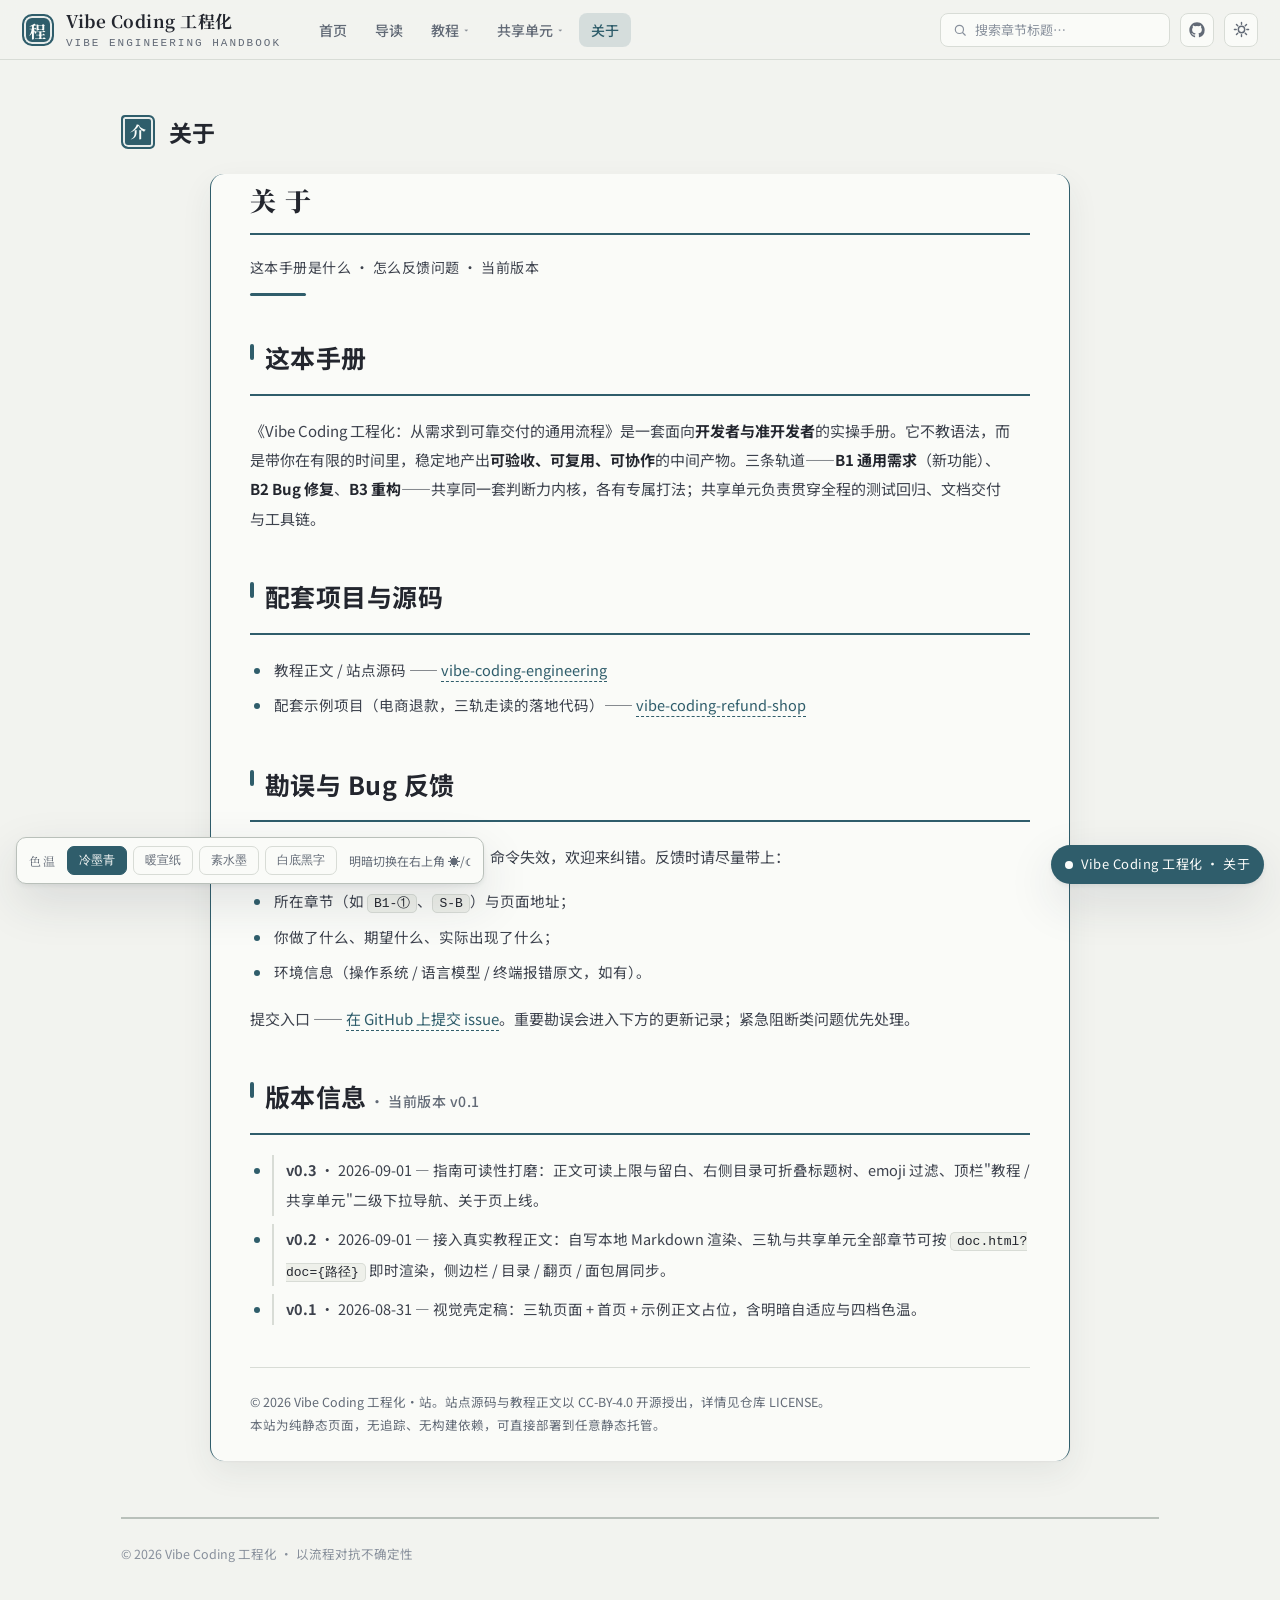
==== commit 511798f5: "fix: 关于页顶栏教程下拉不再误高亮" ====
--- a/about.html
+++ b/about.html
@@ -18,7 +18,7 @@
     <a href="index.html">首页</a>
     <a href="doc.html?doc=00-导读/README.md">导读</a>
     <div class="nav-dd">
-      <button class="nav-dd-btn active" aria-haspopup="true" aria-expanded="false">教程 <span class="nav-caret">▾</span></button>
+      <button class="nav-dd-btn" aria-haspopup="true" aria-expanded="false">教程 <span class="nav-caret">▾</span></button>
       <div class="nav-dd-menu">
         <a href="doc.html?doc=30-B1通用需求轨道/B1①-需求澄清与分析.md">B1 · 通用需求轨道</a>
         <a href="doc.html?doc=40-B2Bug修复轨道/B2①-复现与界定Bug.md">B2 · Bug 修复轨道</a>
@@ -43,9 +43,9 @@
       <svg width="14" height="14" viewBox="0 0 24 24" fill="none" stroke="currentColor" stroke-width="2" stroke-linecap="round"><circle cx="11" cy="11" r="7"></circle><path d="m21 21-4.3-4.3"></path></svg>
       <input id="search-input" placeholder="搜索章节标题…">
     </div>
-    <button class="icon-btn" title="GitHub" aria-label="GitHub">
+    <a class="icon-btn" href="https://github.com/pchuan837-lab/vibe-coding-engineering" target="_blank" rel="noopener" title="GitHub" aria-label="GitHub">
       <svg width="16" height="16" viewBox="0 0 24 24" fill="currentColor"><path d="M12 .5C5.65.5.5 5.65.5 12c0 5.08 3.29 9.39 7.86 10.91.58.11.79-.25.79-.56v-2.17c-3.2.7-3.87-1.36-3.87-1.36-.52-1.33-1.28-1.68-1.28-1.68-1.04-.71.08-.7.08-.7 1.15.08 1.76 1.18 1.76 1.18 1.03 1.76 2.7 1.25 3.35.96.1-.75.4-1.25.72-1.54-2.55-.29-5.24-1.28-5.24-5.68 0-1.26.45-2.28 1.18-3.09-.12-.29-.51-1.46.11-3.05 0 0 .96-.31 3.15 1.18a10.9 10.9 0 0 1 5.74 0c2.19-1.49 3.15-1.18 3.15-1.18.62 1.59.23 2.76.11 3.05.73.81 1.18 1.83 1.18 3.09 0 4.41-2.69 5.38-5.25 5.66.41.36.78 1.06.78 2.14v3.17c0 .31.21.68.8.56A11.52 11.52 0 0 0 23.5 12C23.5 5.65 18.35.5 12 .5Z"></path></svg>
-    </button>
+    </a>
     <button class="icon-btn theme-toggle" title="切换明暗" aria-label="切换明暗">
       <svg class="icon-sun" width="17" height="17" viewBox="0 0 24 24" fill="none" stroke="currentColor" stroke-width="2" stroke-linecap="round"><circle cx="12" cy="12" r="4.5"></circle><path d="M12 2v2.5M12 19.5V22M2 12h2.5M19.5 12H22M4.9 4.9l1.8 1.8M17.3 17.3l1.8 1.8M4.9 19.1l1.8-1.8M17.3 6.7l1.8-1.8"></path></svg>
       <svg class="icon-moon" width="17" height="17" viewBox="0 0 24 24" fill="none" stroke="currentColor" stroke-width="2" stroke-linecap="round" stroke-linejoin="round"><path d="M21 12.8A9 9 0 1 1 11.2 3a7 7 0 0 0 9.8 9.8Z"></path></svg>
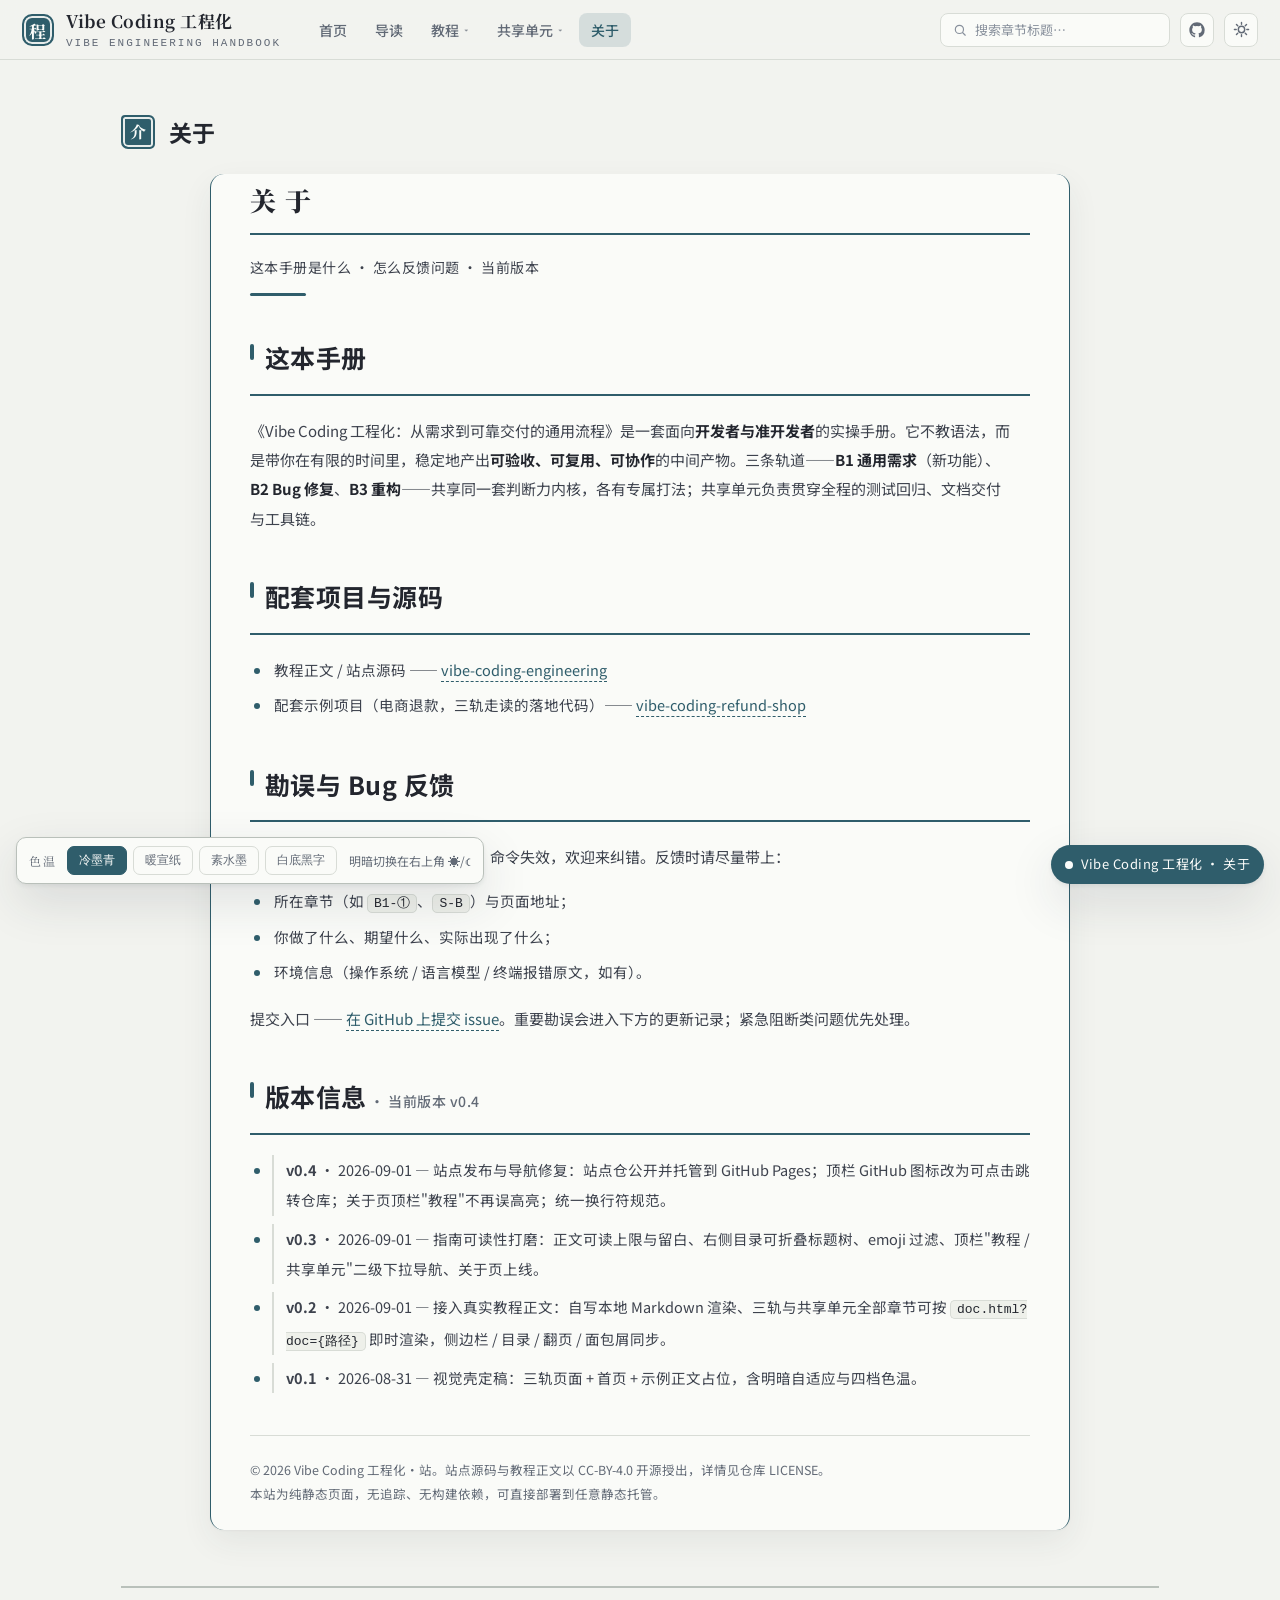
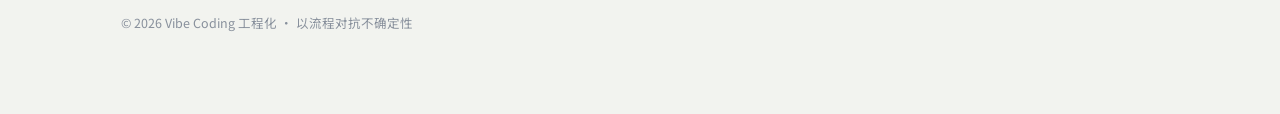
==== commit 3fc507d8: "docs: 关于页新增 v0.4 发布记录并同步当前版本号" ====
--- a/about.html
+++ b/about.html
@@ -90,8 +90,9 @@
           </div>
 
           <div class="about-block">
-            <h2 class="about-h">版本信息<span class="about-like"> · 当前版本 v0.1</span></h2>
+            <h2 class="about-h">版本信息<span class="about-like"> · 当前版本 v0.4</span></h2>
             <ul class="about-list about-log">
+              <li><b>v0.4</b> · 2026-09-01 — 站点发布与导航修复：站点仓公开并托管到 GitHub Pages；顶栏 GitHub 图标改为可点击跳转仓库；关于页顶栏"教程"不再误高亮；统一换行符规范。</li>
               <li><b>v0.3</b> · 2026-09-01 — 指南可读性打磨：正文可读上限与留白、右侧目录可折叠标题树、emoji 过滤、顶栏"教程 / 共享单元"二级下拉导航、关于页上线。</li>
               <li><b>v0.2</b> · 2026-09-01 — 接入真实教程正文：自写本地 Markdown 渲染、三轨与共享单元全部章节可按 <code>doc.html?doc={路径}</code> 即时渲染，侧边栏 / 目录 / 翻页 / 面包屑同步。</li>
               <li><b>v0.1</b> · 2026-08-31 — 视觉壳定稿：三轨页面 + 首页 + 示例正文占位，含明暗自适应与四档色温。</li>
